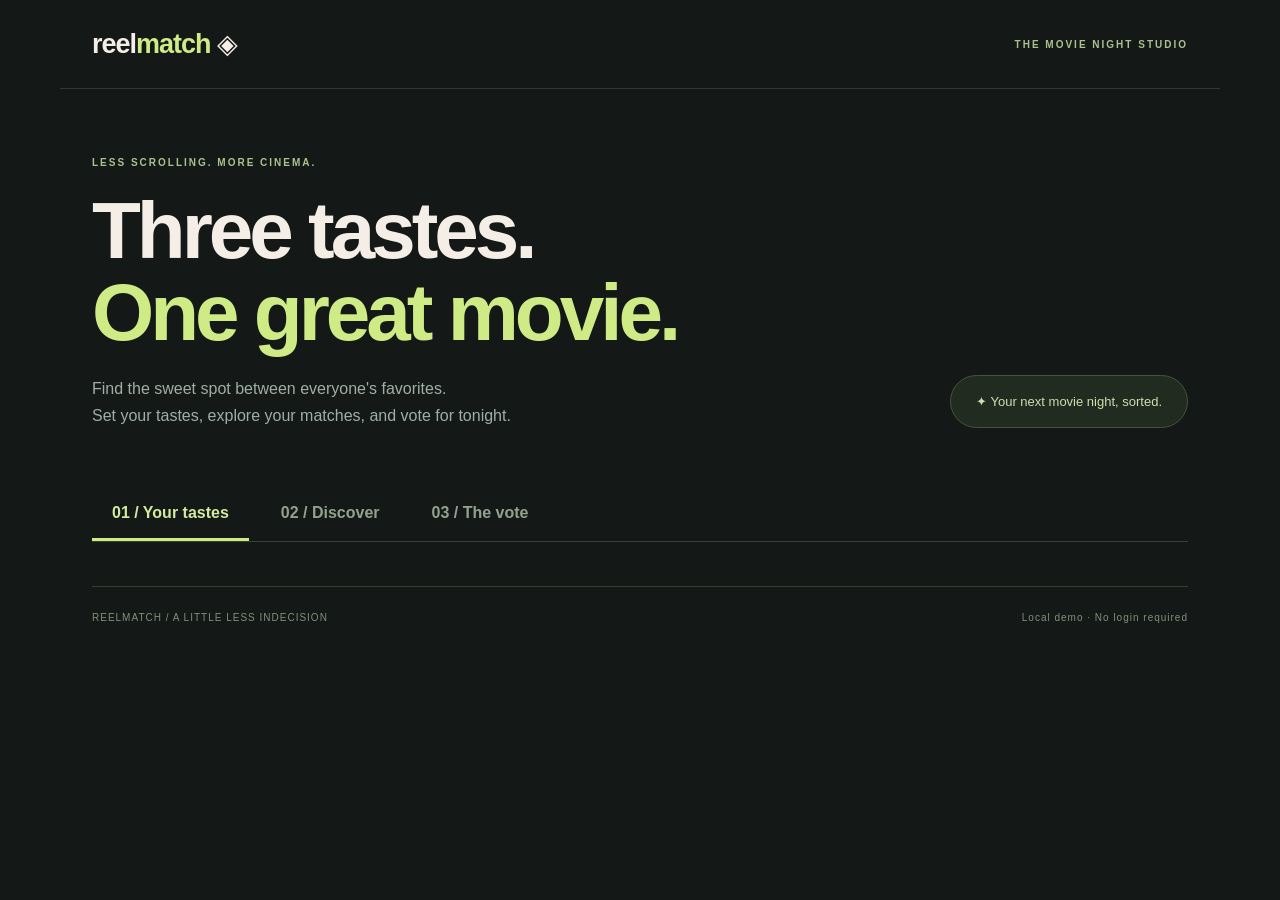
==== index.html @ cd5f54c1 "Add app entry point and documentation" ====
<!doctype html>
<html lang="en"><head><meta charset="UTF-8"><meta name="viewport" content="width=device-width,initial-scale=1"><title>ReelMatch — Find your next movie</title><link rel="stylesheet" href="src/styles.css"><link rel="stylesheet" href="src/preferences/preferences.css"><link rel="stylesheet" href="src/discover/discover.css"><link rel="stylesheet" href="src/voting/voting.css"></head>
<body><header><a class="brand" href="#">reel<span>match</span> ◈</a><span class="badge">THE MOVIE NIGHT STUDIO</span></header><main><section class="intro"><p class="eyebrow">LESS SCROLLING. MORE CINEMA.</p><h1>Three tastes.<br><span>One great movie.</span></h1><p>Find the sweet spot between everyone's favorites.<br>Set your tastes, explore your matches, and vote for tonight.</p><div class="hero-tag">✦ Your next movie night, sorted.</div></section><nav aria-label="Movie night"><button data-tab="preferences" class="active" aria-pressed="true">01 / Your tastes</button><button data-tab="discover" aria-pressed="false">02 / Discover</button><button data-tab="voting" aria-pressed="false">03 / The vote</button></nav><div id="notice" role="status"></div><section id="preferences" class="panel"></section><section id="discover" class="panel" hidden></section><section id="voting" class="panel" hidden></section><footer>REELMATCH / A LITTLE LESS INDECISION<span>Local demo · No login required</span></footer></main><script src="src/store.js"></script><script src="src/preferences/preferences.js"></script><script src="src/discover/discover.js"></script><script src="src/voting/voting.js"></script><script src="src/app.js"></script></body></html>
---- src/styles.css ----
:root{font-family:Arial,Helvetica,sans-serif;color:#f4eee6;background:#141817;font-synthesis:none}*{box-sizing:border-box}body{margin:0}header,main{max-width:1160px;margin:auto;padding:28px 32px}header{display:flex;align-items:center;justify-content:space-between;border-bottom:1px solid #303833}.brand{font-weight:800;font-size:27px;text-decoration:none;color:#f4eee6;letter-spacing:-1px}.brand span{color:#cfeb86}.badge,.eyebrow{font-size:10px;letter-spacing:2px;color:#acc28e;font-weight:700}.intro{padding:30px 0 42px;position:relative}.intro h1{font-size:clamp(44px,7vw,80px);line-height:1.02;letter-spacing:-4px;margin:22px 0}.intro h1 span{color:#cfeb86}.intro>p:last-of-type{font-size:16px;line-height:1.7;color:#a0afa4}.hero-tag{position:absolute;right:0;bottom:60px;color:#ccdfae;border:1px solid #46533c;border-radius:40px;padding:18px 25px;background:#222b20;font-size:13px}nav{display:flex;gap:12px;border-bottom:1px solid #374034;margin-bottom:30px}button,input,select{font:inherit}button{cursor:pointer;padding:12px 17px;border:1px solid #43513b;border-radius:8px;background:#2d3926;color:#d9e8c5;font-weight:600}button:hover{background:#3e5033}button:focus-visible,input:focus-visible,select:focus-visible{outline:3px solid #cfeb86;outline-offset:3px}button:disabled{opacity:.5;cursor:default}nav button{background:none;border:0;border-bottom:3px solid transparent;border-radius:0;color:#93a18e;padding:16px 20px}nav button.active{color:#d4eb9e;border-color:#cfeb86}.primary{background:#cfeb86;color:#253019}.primary:hover{background:#bdd976}input,select{width:100%;padding:12px;background:#161d18;color:#e6eada;border:1px solid #46503f;border-radius:8px;min-width:0}label{display:grid;gap:8px;font-size:12px;color:#b4c0ad}h2{font-size:25px;letter-spacing:-.7px;margin:0 0 7px}.muted{color:#98a590;font-size:13px;line-height:1.6;margin:0}.section-head{display:flex;justify-content:space-between;align-items:center;gap:15px;margin-bottom:24px}.empty{padding:40px;text-align:center;background:#20281f;border:1px dashed #48533f;border-radius:12px;color:#a9b69f;line-height:1.8}.tag{font-size:10px;background:#323d2a;border-radius:20px;padding:5px 9px;color:#d0ddb9}footer{border-top:1px solid #35402f;margin-top:44px;padding:25px 0;display:flex;justify-content:space-between;font-size:10px;letter-spacing:1px;color:#829078}#notice{color:#f4c68f;margin:12px 0}[hidden]{display:none!important}@media(max-width:760px){.hero-tag{position:static;display:inline-block;margin-top:12px}.intro h1{letter-spacing:-2px}.section-head{flex-wrap:wrap}header,main{padding:22px 20px}nav{gap:0}nav button{font-size:12px;padding:14px 10px}footer{flex-direction:column;gap:12px}.badge{font-size:8px}}
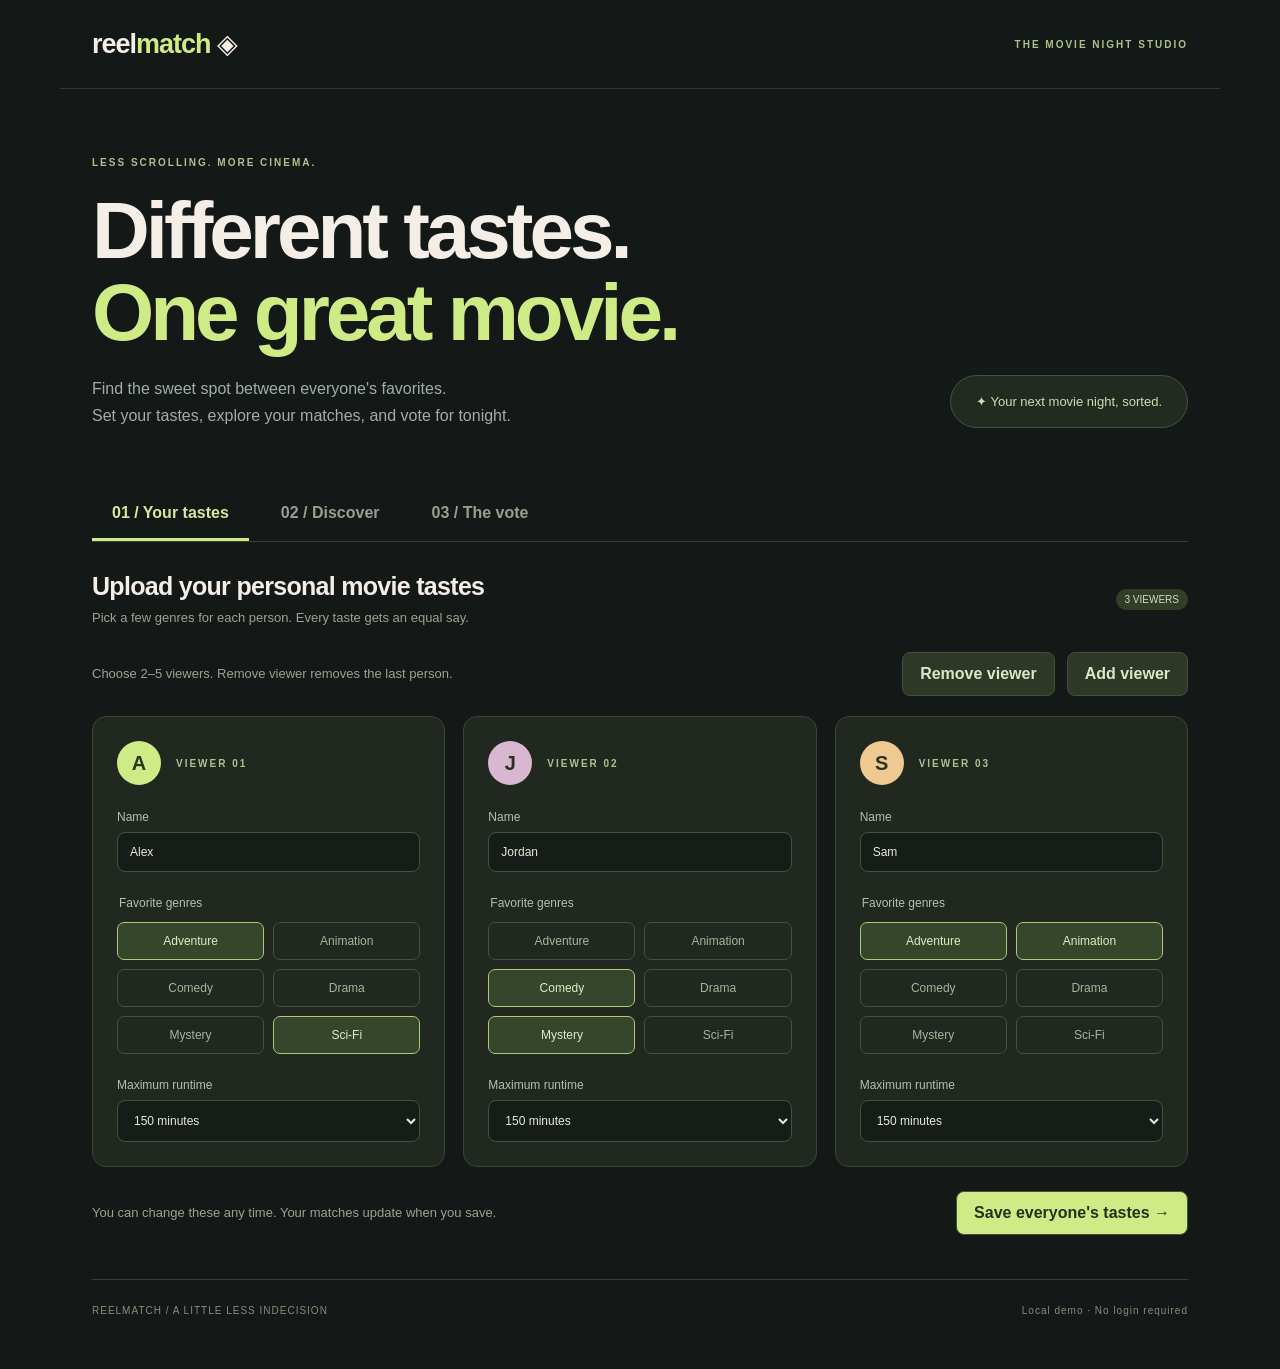
==== commit cbaeecc6: "Add more view options" ====
--- a/index.html
+++ b/index.html
@@ -1,3 +1,3 @@
 <!doctype html>
 <html lang="en"><head><meta charset="UTF-8"><meta name="viewport" content="width=device-width,initial-scale=1"><title>ReelMatch — Find your next movie</title><link rel="stylesheet" href="src/styles.css"><link rel="stylesheet" href="src/preferences/preferences.css"><link rel="stylesheet" href="src/discover/discover.css"><link rel="stylesheet" href="src/voting/voting.css"></head>
-<body><header><a class="brand" href="#">reel<span>match</span> ◈</a><span class="badge">THE MOVIE NIGHT STUDIO</span></header><main><section class="intro"><p class="eyebrow">LESS SCROLLING. MORE CINEMA.</p><h1>Three tastes.<br><span>One great movie.</span></h1><p>Find the sweet spot between everyone's favorites.<br>Set your tastes, explore your matches, and vote for tonight.</p><div class="hero-tag">✦ Your next movie night, sorted.</div></section><nav aria-label="Movie night"><button data-tab="preferences" class="active" aria-pressed="true">01 / Your tastes</button><button data-tab="discover" aria-pressed="false">02 / Discover</button><button data-tab="voting" aria-pressed="false">03 / The vote</button></nav><div id="notice" role="status"></div><section id="preferences" class="panel"></section><section id="discover" class="panel" hidden></section><section id="voting" class="panel" hidden></section><footer>REELMATCH / A LITTLE LESS INDECISION<span>Local demo · No login required</span></footer></main><script src="src/store.js"></script><script src="src/preferences/preferences.js"></script><script src="src/discover/discover.js"></script><script src="src/voting/voting.js"></script><script src="src/app.js"></script></body></html>+<body><header><a class="brand" href="#">reel<span>match</span> ◈</a><span class="badge">THE MOVIE NIGHT STUDIO</span></header><main><section class="intro"><p class="eyebrow">LESS SCROLLING. MORE CINEMA.</p><h1>Different tastes.<br><span>One great movie.</span></h1><p>Find the sweet spot between everyone's favorites.<br>Set your tastes, explore your matches, and vote for tonight.</p><div class="hero-tag">✦ Your next movie night, sorted.</div></section><nav aria-label="Movie night"><button data-tab="preferences" class="active" aria-pressed="true">01 / Your tastes</button><button data-tab="discover" aria-pressed="false">02 / Discover</button><button data-tab="voting" aria-pressed="false">03 / The vote</button></nav><div id="notice" role="status"></div><section id="preferences" class="panel"></section><section id="discover" class="panel" hidden></section><section id="voting" class="panel" hidden></section><footer>REELMATCH / A LITTLE LESS INDECISION<span>Local demo · No login required</span></footer></main><script src="src/store.js"></script><script src="src/preferences/preferences.js"></script><script src="src/discover/discover.js"></script><script src="src/voting/voting.js"></script><script src="src/app.js"></script></body></html>
--- a/src/preferences/preferences.css
+++ b/src/preferences/preferences.css
@@ -0,0 +1,2 @@
+.people-grid{display:grid;grid-template-columns:repeat(3,1fr);gap:18px}.person{background:#20281f;border:1px solid #3b4534;padding:24px;border-radius:14px}.person-top{display:flex;gap:15px;align-items:center;margin-bottom:25px}.avatar{width:44px;height:44px;display:grid;place-items:center;background:#cfeb86;color:#29331d;border-radius:50%;font-size:20px;font-weight:700}.person:nth-child(2) .avatar{background:#dab7d1}.person:nth-child(3) .avatar{background:#f0c990}fieldset{border:0;padding:0;margin:24px 0}legend{color:#b4c0ad;font-size:12px;margin-bottom:12px}.genre-grid{display:grid;grid-template-columns:1fr 1fr;gap:9px}.genre{position:relative;display:block}.genre input{position:absolute;opacity:0;width:1px;height:1px}.genre span{display:block;text-align:center;border:1px solid #45503e;border-radius:7px;padding:11px;font-size:12px;color:#a8b49d}.genre input:checked+span{background:#36462a;border-color:#abc978;color:#ddedc6}.genre input:focus-visible+span{outline:3px solid #cfeb86}.save-bar{display:flex;justify-content:space-between;gap:20px;align-items:center;margin-top:24px}@media(max-width:760px){.people-grid{grid-template-columns:1fr}.save-bar{align-items:stretch;flex-direction:column}}
+.viewer-controls{display:flex;flex-wrap:wrap;align-items:center;gap:12px;margin-bottom:20px}.viewer-controls .muted{flex:1 1 240px}
--- a/src/discover/discover.css
+++ b/src/discover/discover.css
@@ -0,0 +1 @@
+.filter{min-width:210px}.movie-grid{display:grid;grid-template-columns:repeat(3,1fr);gap:20px}.movie{background:#20281f;border:1px solid #394431;border-radius:14px;overflow:hidden}.poster{height:205px;background:radial-gradient(ellipse at 70% 20%,#ffffff1c,transparent 60%),var(--poster);position:relative;padding:18px;display:flex;flex-direction:column;justify-content:space-between}.poster-meta,.poster-caption{font-size:9px;letter-spacing:2px;color:#ffffffa8}.poster-symbol{align-self:center;font-size:94px;line-height:1;color:#f4eadbbb;transform:rotate(-12deg)}.score{position:absolute;right:12px;bottom:12px;background:#d1eb96;color:#263119;border-radius:6px;font-size:11px;font-weight:700;padding:8px}.movie-info{padding:20px}.movie h3{font-size:18px;margin:0 0 12px;min-height:42px;line-height:1.25}.tags{display:flex;gap:5px;flex-wrap:wrap}.movie-info>p{font-size:12px;color:#a0ad97;line-height:1.7;min-height:62px}.viewer-scores{display:grid;gap:7px;margin:18px 0;font-size:11px;color:#9ba98e}.viewer-scores span{display:flex;justify-content:space-between;overflow-wrap:anywhere}.viewer-scores strong{color:#d1e2b5}.movie button{width:100%;font-size:12px}.movie-info .runtime-warning{color:#f1c392;min-height:0;font-size:11px}.scoring-note{margin-top:24px}@media(max-width:900px){.movie-grid{grid-template-columns:repeat(2,1fr)}}@media(max-width:580px){.movie-grid{grid-template-columns:1fr}}
--- a/src/voting/voting.css
+++ b/src/voting/voting.css
@@ -0,0 +1,2 @@
+.vote-grid{display:grid;grid-template-columns:repeat(auto-fit,minmax(240px,1fr));gap:18px}.ballot{background:#20281f;padding:24px;border:1px solid #3b4534;border-radius:12px}.ballot h3{font-size:21px;margin:18px 0;overflow-wrap:anywhere}.result{margin-top:24px;border:1px solid #52633e;background:#263020;padding:28px;border-radius:14px}.result h3{font-size:25px;color:#d1eb96;line-height:1.4;margin:16px 0 26px}.tally{display:grid;grid-template-columns:1fr 1fr 50px;gap:20px;align-items:center;padding:13px 0;font-size:13px}.vote-track{height:8px;border-radius:8px;background:#151d12;overflow:hidden}.vote-track div{height:100%;background:#cfeb86;border-radius:8px}.tally strong{font-size:12px;color:#bfd39e}.vote-note{margin-top:22px}@media(max-width:760px){.vote-grid{grid-template-columns:1fr}.tally{grid-template-columns:1fr 50px}.vote-track{grid-column:1;grid-row:auto}.tally strong{grid-column:2;grid-row:span 2}}
+.vote-actions{display:flex;flex-wrap:wrap;gap:12px}.vote-progress{margin-bottom:16px}
